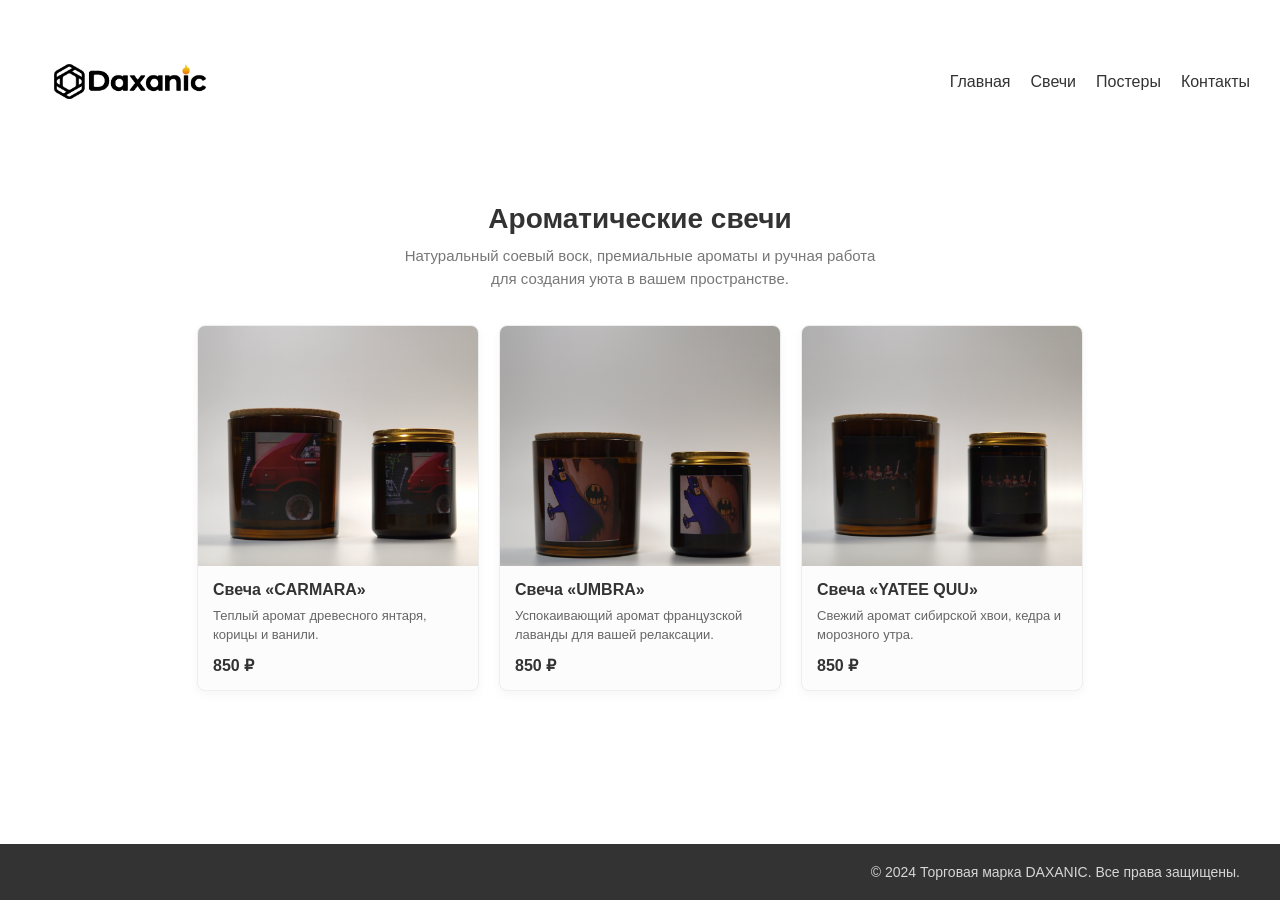
==== candles.html @ 0af877a4 "dax3" ====
<!DOCTYPE html>
<html>
<head>
  <meta charset="utf-8">
  <title>Свечи — DAXANIC</title>
  <link rel="stylesheet" href="style.css">
</head>
<body>

  <!-- ШАПКА (Точная копия вашей главной страницы) -->
  <header class="header">
    <img src="images/Daxanic_v2.jpg" alt='Лого Daxanic' class="logo">
    <nav class="main-nav">
      <ul class="class-fixed-here">
        <li><a href="index.html">Главная</a></li>
        <li><a href="candles.html">Свечи</a></li>
        <li><a href="posters.html">Постеры</a></li>
        <li><a href="contact.html">Контакты</a></li>
      </ul>
    </nav>
  </header>

  <!-- ЦЕНТРАЛЬНАЯ ЧАСТЬ С КАТАЛОГОМ СВЕЧЕЙ -->
  <main>
    <section class="catalog-section">
      <h1 class="catalog-title">Ароматические свечи</h1>
      <p class="catalog-subtitle">Натуральный соевый воск, премиальные ароматы и ручная работа для создания уюта в вашем пространстве.</p>

      <!-- Блок из 3 фотографий свечей (карточек товаров) -->
      <div class="product-grid">
        
        <!-- Карточка 1 -->
        <div class="product-card">
          <div class="product-img-box">
            <!-- Замените путь на вашу картинку свечи, например images/candle1.jpg -->
            <img src="images/IMG_6293.JPG" alt="Ароматическая свеча"> 
          </div>
          <div class="product-info">
            <h3>Свеча «CARMARA»</h3>
            <p>Теплый аромат древесного янтаря, корицы и ванили.</p>
            <span class="price">850 ₽</span>
          </div>
        </div>

        <!-- Карточка 2 -->
        <div class="product-card">
          <div class="product-img-box">
            <img src="images/IMG_6294.JPG" alt="Ароматическая свеча">
          </div>
          <div class="product-info">
            <h3>Свеча «UMBRA»</h3>
            <p>Успокаивающий аромат французской лаванды для вашей релаксации.</p>
            <span class="price">850 ₽</span>
          </div>
        </div>

        <!-- Карточка 3 -->
        <div class="product-card">
          <div class="product-img-box">
            <img src="images/IMG_6296.JPG" alt="Ароматическая свеча">
          </div>
          <div class="product-info">
            <h3>Свеча «YATEE QUU»</h3>
            <p>Свежий аромат сибирской хвои, кедра и морозного утра.</p>
            <span class="price">850 ₽</span>
          </div>
        </div>

      </div>
    </section>
  </main>

  <!-- ФУТЕР (Точная копия вашей главной страницы) -->
  <footer class="site-footer">
    <div class="footer-content">
      <p class="copyright">&copy; 2024 Торговая марка DAXANIC. Все права защищены.</p>
    </div>
  </footer>

</body>
</html>
---- style.css ----
/* ==========================================
   1. ОБЩИЕ СТИЛИ СТРАНИЦЫ И ФУТЕРА
   ========================================== */
html, body {
  height: 100%;
  margin: 0;
  padding: 0;
}

body {
  display: flex;
  flex-direction: column; /* Выстраивает header -> main -> footer */
}

/* Главный контент работает как пружина и выталкивает футер вниз */
main {
  flex: 1 0 auto;
}

/* Стили для самого футера */
.site-footer {
  flex-shrink: 0;         /* Не дает футеру сжиматься */
  background-color: #333; /* Тёмный красивый фон подвала */
  color: #fff;
  padding: 20px 0;
}

/* Прижимает копирайт внутри футера вправо */
.footer-content {
  display: flex;        
  justify-content: flex-end;  
  max-width: 1200px;            
  margin: 0 auto;            
  padding: 0 20px;           
}

.copyright {
  font-size: 14px;
  opacity: 0.8;
  margin: 0;
  font-family: Arial, sans-serif;
}

/* ==========================================
   2. ШАПКА И НАВИГАЦИЯ (МЕНЮ)
   ========================================== */
.header {
  display: flex;
  justify-content: space-between; /* Логотип слева, меню справа */
  align-items: center;            /* Выравнивание по вертикали */
  padding: 15px 30px;
  background-color: white;         
}

/* Стили для картинки-логотипа */
.logo {
  width: 200px;     
  height: auto;     
  display: block;   
}

.main-nav ul {
  display: flex;       /* Ссылки в один ряд */
  list-style: none;    
  margin: 0;
  padding: 0;
}

.main-nav li {
  margin-left: 20px;   /* Расстояние между ссылками */
}

.main-nav a {
  text-decoration: none; 
  color: #333;           
  font-family: Arial, sans-serif;
  font-weight: 500;
}

.main-nav a:hover {
  color: #ff9900;       /* Цвет при наведении */
}

/* ==========================================
   3. БЛОК С ТЕКСТОМ И СЛАЙДШОУ
   ========================================== */
.promo-block {
  display: flex;
  align-items: center;       
  justify-content: space-between; 
  max-width: 1200px;         
  margin: 40px auto;         
  padding: 0 20px;           
  flex-direction: row-reverse; /* Текст слева, слайдер справа */
}

.promo-text {
  flex: 0 0 45%;             /* Текст забирает 45% ширины */
  font-family: Arial, sans-serif;
}

.promo-text h2 {
  font-size: 28px;
  margin-bottom: 15px;
  color: #333;
}

.promo-text p {
  font-size: 16px;
  line-height: 1.6;
  color: #666;
  margin-bottom: 20px;
}

/* Контейнер слайд-шоу */
.slideshow-container {
  flex: 0 0 45%;             /* Слайдер забирает 45% ширины */
  max-width: 500px;          
  margin: 0;
  overflow: hidden;          /* Прячет картинку, когда она увеличивается */
  border-radius: 8px;        
}

/* Управляем скрытием по умолчанию */
.slide {
  display: none;
}

/* Стили картинок внутри слайдов + АНИМАЦИЯ */
.slide img {
  width: 100%;               
  height: 350px;             
  object-fit: cover;         
  display: block;
  /* Подключаем эффект плавного увеличения на 5 секунд */
  animation: zoomEffect 5s linear forwards; 
}

/* Ключевые кадры для эффекта увеличения картинок */
@keyframes zoomEffect {
  from {
    opacity: 0.4;           /* Появление из легкой прозрачности */
    transform: scale(1);    /* Обычный размер */
  }
  7% {
    opacity: 1;             /* Картинка быстро становится полностью четкой */
  }
  to {
    opacity: 1;
    transform: scale(1.07); /* Плавное увеличение на 7% к концу 5-й секунды */
  }
}

/* ==========================================
   СТИЛИ ДЛЯ СТРАНИЦЫ СВЕЧЕЙ (КОМПАКТНЫЙ ВАРИАНТ)
   ========================================== */
.catalog-section {
  max-width: 900px;          /* Уменьшили общую ширину каталога с 1200px до 900px */
  margin: 40px auto;
  padding: 0 20px;
  font-family: Arial, sans-serif;
}

.catalog-title {
  text-align: center;
  font-size: 28px;           /* Сделали заголовок чуть компактнее */
  color: #333;
  margin-bottom: 10px;
}

.catalog-subtitle {
  text-align: center;
  font-size: 15px;
  color: #777;
  max-width: 500px;
  margin: 0 auto 35px auto;
  line-height: 1.5;
}

/* Сетка для карточек */
.product-grid {
  display: flex;
  justify-content: center;   /* Центрируем карточки на странице */
  gap: 20px;                 /* Немного уменьшили расстояние между ними */
}

/* Карточка товара */
.product-card {
  flex: 0 1 280px;           /* ТЕПЕРЬ У КАРТОЧЕК ФИКСИРОВАННАЯ ШИРИНА: строго 280px */
  background-color: #fcfcfc;     
  border-radius: 8px;
  overflow: hidden;              
  box-shadow: 0 4px 10px rgba(0,0,0,0.04); 
  border: 1px solid #eee;
}

/* Ограничиваем фотографии свечей */
.product-img-box img {
  width: 100%;
  height: 240px;             /* УМЕНЬШИЛИ ВЫСОТУ КАРТИНКИ: теперь они аккуратные и небольшие */
  object-fit: cover;         /* Фото красиво заполняет блок, лишнее обрезается */
  display: block;
}

/* Блок текста внутри карточки */
.product-info {
  padding: 15px;             /* Сделали внутренние отступы компактнее */
}

.product-info h3 {
  font-size: 16px;           /* Чуть уменьшили шрифт заголовка товара */
  margin: 0 0 8px 0;
  color: #333;
}

.product-info p {
  font-size: 13px;           /* Чуть уменьшили текст описания */
  color: #666;
  line-height: 1.4;
  margin: 0 0 12px 0;
}

.product-info .price {
  font-size: 16px;
  font-weight: bold;
  color: #333;
  display: block;
}
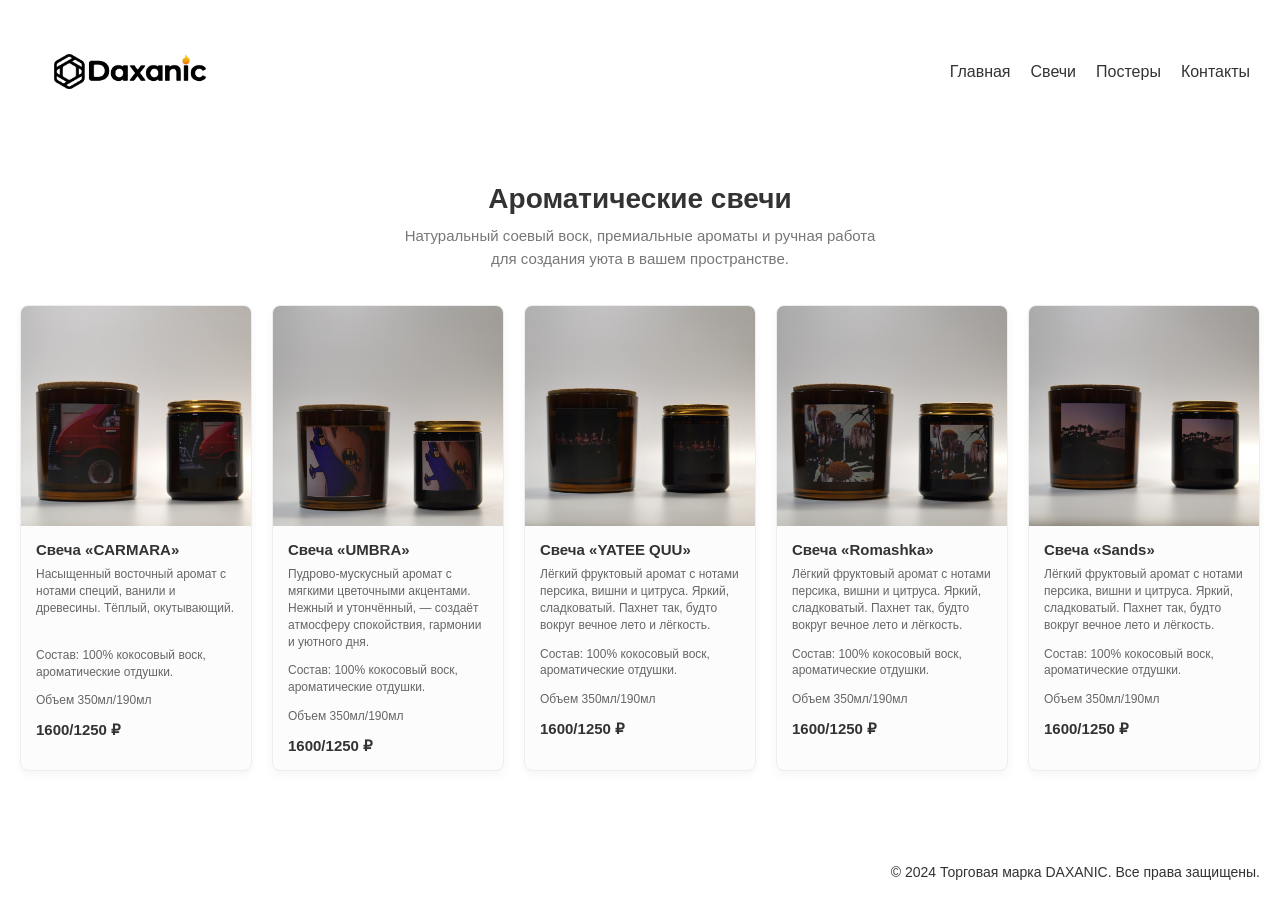
==== commit 590852ee: "fin222" ====
--- a/candles.html
+++ b/candles.html
@@ -21,54 +21,87 @@
   </header>
 
   <!-- ЦЕНТРАЛЬНАЯ ЧАСТЬ С КАТАЛОГОМ СВЕЧЕЙ -->
-  <main>
-    <section class="catalog-section">
-      <h1 class="catalog-title">Ароматические свечи</h1>
-      <p class="catalog-subtitle">Натуральный соевый воск, премиальные ароматы и ручная работа для создания уюта в вашем пространстве.</p>
+<main>
+  <section class="catalog-section">
+    <h1 class="catalog-title">Ароматические свечи</h1>
+    <p class="catalog-subtitle">Натуральный соевый воск, премиальные ароматы и ручная работа для создания уюта в вашем пространстве.</p>
 
-      <!-- Блок из 3 фотографий свечей (карточек товаров) -->
-      <div class="product-grid">
-        
-        <!-- Карточка 1 -->
-        <div class="product-card">
-          <div class="product-img-box">
-            <!-- Замените путь на вашу картинку свечи, например images/candle1.jpg -->
-            <img src="images/IMG_6293.JPG" alt="Ароматическая свеча"> 
-          </div>
-          <div class="product-info">
-            <h3>Свеча «CARMARA»</h3>
-            <p>Теплый аромат древесного янтаря, корицы и ванили.</p>
-            <span class="price">850 ₽</span>
-          </div>
+    <!-- Блок из 5 фотографий свечей (карточек товаров) -->
+    <div class="product-grid">
+      
+      <!-- Карточка 1 -->
+      <div class="product-card">
+        <div class="product-img-box">
+          <img src="images/IMG_6293.JPG" alt="Ароматическая свеча"> 
         </div>
+        <div class="product-info">
+          <h3>Свеча «CARMARA»</h3>
+          <p>Насыщенный восточный аромат с нотами специй, ванили и древесины. Тёплый, окутывающий.</p><br>
+          <p>Состав: 100% кокосовый воск, ароматические отдушки.</p>
+          <p>Объем 350мл/190мл</p>
+          <span class="price">1600/1250 ₽</span>
+        </div>
+      </div>
 
-        <!-- Карточка 2 -->
-        <div class="product-card">
-          <div class="product-img-box">
-            <img src="images/IMG_6294.JPG" alt="Ароматическая свеча">
-          </div>
-          <div class="product-info">
-            <h3>Свеча «UMBRA»</h3>
-            <p>Успокаивающий аромат французской лаванды для вашей релаксации.</p>
-            <span class="price">850 ₽</span>
-          </div>
+      <!-- Карточка 2 -->
+      <div class="product-card">
+        <div class="product-img-box">
+          <img src="images/IMG_6294.JPG" alt="Ароматическая свеча">
         </div>
+        <div class="product-info">
+          <h3>Свеча «UMBRA»</h3>
+          <p>Пудрово-мускусный аромат с мягкими цветочными акцентами. Нежный и утончённый, — создаёт атмосферу спокойствия, гармонии и уютного дня.</p>
+          <p>Состав: 100% кокосовый воск, ароматические отдушки.</p>
+          <p>Объем 350мл/190мл</p>
+          <span class="price">1600/1250 ₽</span>
+        </div>
+      </div>
 
-        <!-- Карточка 3 -->
-        <div class="product-card">
-          <div class="product-img-box">
-            <img src="images/IMG_6296.JPG" alt="Ароматическая свеча">
-          </div>
-          <div class="product-info">
-            <h3>Свеча «YATEE QUU»</h3>
-            <p>Свежий аромат сибирской хвои, кедра и морозного утра.</p>
-            <span class="price">850 ₽</span>
-          </div>
+      <!-- Карточка 3 -->
+      <div class="product-card">
+        <div class="product-img-box">
+          <img src="images/IMG_6296.JPG" alt="Ароматическая свеча">
         </div>
+        <div class="product-info">
+          <h3>Свеча «YATEE QUU»</h3>
+          <p>Лёгкий фруктовый аромат с нотами персика, вишни и цитруса. Яркий, сладковатый. Пахнет так, будто вокруг вечное лето и лёгкость.</p>
+           <p>Состав: 100% кокосовый воск, ароматические отдушки.</p>
+           <p>Объем 350мл/190мл</p>
+          <span class="price">1600/1250 ₽</span>
+        </div>
+      </div>
 
-      </div>
-    </section>
-  </main>
+      <!-- Карточка 4 -->
+      <div class="product-card">
+        <div class="product-img-box">
+          <img src="images/IMG_6295.JPG" alt="Ароматическая свеча">
+        </div>
+        <div class="product-info">
+          <h3>Свеча «Romashka»</h3>
+          <p>Лёгкий фруктовый аромат с нотами персика, вишни и цитруса. Яркий, сладковатый. Пахнет так, будто вокруг вечное лето и лёгкость.</p>
+           <p>Состав: 100% кокосовый воск, ароматические отдушки.</p>
+           <p>Объем 350мл/190мл</p>
+          <span class="price">1600/1250 ₽</span>
+       </div>
+      </div> <!-- ИСПРАВЛЕНО: Закрыли Карточку 4 -->
+
+      <!-- Карточка 5 -->
+      <div class="product-card">
+        <div class="product-img-box">
+          <img src="images/IMG_6298.JPG" alt="Ароматическая свеча">
+        </div>
+        <div class="product-info">
+          <h3>Свеча «Sands»</h3>
+          <p>Лёгкий фруктовый аромат с нотами персика, вишни и цитруса. Яркий, сладковатый. Пахнет так, будто вокруг вечное лето и лёгкость.</p>
+           <p>Состав: 100% кокосовый воск, ароматические отдушки.</p>
+           <p>Объем 350мл/190мл</p>
+          <span class="price">1600/1250 ₽</span>
+        </div>
+      </div> <!-- ИСПРАВЛЕНО: Закрыли Карточку 5 -->
+
+    </div> <!-- ИСПРАВЛЕНО: Закрыли сетку product-grid -->
+  </section>
+</main>
 
   <!-- ФУТЕР (Точная копия вашей главной страницы) -->
   <footer class="site-footer">
--- a/style.css
+++ b/style.css
@@ -20,8 +20,8 @@
 /* Стили для самого футера */
 .site-footer {
   flex-shrink: 0;         /* Не дает футеру сжиматься */
-  background-color: #333; /* Тёмный красивый фон подвала */
-  color: #fff;
+  background-color: white; /* Тёмный красивый фон подвала */
+  color: black;
   padding: 20px 0;
 }
 
@@ -29,7 +29,7 @@
 .footer-content {
   display: flex;        
   justify-content: flex-end;  
-  max-width: 1200px;            
+  max-width: 100%;            
   margin: 0 auto;            
   padding: 0 20px;           
 }
@@ -42,21 +42,43 @@
 }
 
 /* ==========================================
-   2. ШАПКА И НАВИГАЦИЯ (МЕНЮ)
+   2. ШАПКА И НАВИГАЦИЯ (МЕНЮ С АНИМАЦИЕЙ)
    ========================================== */
 .header {
   display: flex;
-  justify-content: space-between; /* Логотип слева, меню справа */
-  align-items: center;            /* Выравнивание по вертикали */
-  padding: 15px 30px;
-  background-color: white;         
-}
-
-/* Стили для картинки-логотипа */
+  justify-content: space-between; 
+  align-items: center;            
+  padding: 5px 30px;
+  background-color: white; 
+  
+  /* ДОБАВЛЯЕМ ПЛАВНОЕ ПОЯВЛЕНИЕ ШАПКИ ИЗ-ЗА ЭКРАНА СВЕРХУ */
+  animation: headerSlideDown 0.8s ease-out forwards;        
+}
+
+/* Ключевые кадры для этой анимации (добавьте в самый конец файла) */
+@keyframes headerSlideDown {
+  from {
+    opacity: 0;
+    transform: translateY(-50px); /* Смещаем шапку чуть вверх за край экрана */
+  }
+  to {
+    opacity: 1;
+    transform: translateY(0);     /* Возвращаем на место */
+  }
+}
+
+
+/* Стили для картинки-логотипа + анимация */
 .logo {
   width: 200px;     
   height: auto;     
   display: block;   
+  transition: transform 0.3s ease; /* Плавность отклика логотипа */
+}
+
+/* Эффект легкого увеличения логотипа при наведении */
+.logo:hover {
+  transform: scale(1.03);          /* Увеличивается на 3% */
 }
 
 .main-nav ul {
@@ -70,19 +92,42 @@
   margin-left: 20px;   /* Расстояние между ссылками */
 }
 
+/* Стили для самих ссылок и подготовка к анимации линии */
 .main-nav a {
   text-decoration: none; 
   color: #333;           
   font-family: Arial, sans-serif;
   font-weight: 500;
-}
-
+  position: relative;              /* База для позиционирования линии */
+  padding-bottom: 6px;             /* Расстояние до будущей линии */
+  transition: color 0.3s ease;     /* Плавная смена цвета текста */
+}
+
+/* Создаем скрытую подчеркивающую линию, разъезжающуюся из центра */
+.main-nav a::after {
+  content: '';
+  position: absolute;
+  bottom: 0;
+  left: 50%;                       /* Линия зарождается ровно по центру */
+  width: 0;                        /* Изначальная ширина — 0 */
+  height: 2px;                     /* Толщина линии */
+  background-color: #ff9900;       /* Фирменный цвет линии */
+  transition: width 0.3s ease, left 0.3s ease; /* Скорость анимации */
+}
+
+/* Эффект при наведении курсора на ссылку */
 .main-nav a:hover {
-  color: #ff9900;       /* Цвет при наведении */
-}
-
-/* ==========================================
-   3. БЛОК С ТЕКСТОМ И СЛАЙДШОУ
+  color: #ff9900;                  /* Меняем цвет букв */
+}
+
+/* Магия активации линии при наведении */
+.main-nav a:hover::after {
+  width: 100%;                     /* Линия растягивается во всю ширину текста */
+  left: 0;                         /* Встает ровно по левому краю ссылки */
+}
+
+/* ==========================================
+   3. БЛОК С ТЕКСТОМ И СЛАЙДШОУ НА ГЛАВНОЙ
    ========================================== */
 .promo-block {
   display: flex;
@@ -152,10 +197,11 @@
 }
 
 /* ==========================================
-   СТИЛИ ДЛЯ СТРАНИЦЫ СВЕЧЕЙ (КОМПАКТНЫЙ ВАРИАНТ)
-   ========================================== */
+   4. СТИЛИ ДЛЯ СЕТКИ СВЕЧЕЙ (5 В РЯД)
+   ========================================== */
+/* 1. Расширяем контейнер, чтобы 5 карточек точно поместились */
 .catalog-section {
-  max-width: 900px;          /* Уменьшили общую ширину каталога с 1200px до 900px */
+  max-width: 1550px;         /* Увеличили с 1450px до 1550px */
   margin: 40px auto;
   padding: 0 20px;
   font-family: Arial, sans-serif;
@@ -163,7 +209,7 @@
 
 .catalog-title {
   text-align: center;
-  font-size: 28px;           /* Сделали заголовок чуть компактнее */
+  font-size: 28px;
   color: #333;
   margin-bottom: 10px;
 }
@@ -177,51 +223,55 @@
   line-height: 1.5;
 }
 
-/* Сетка для карточек */
+/* Сетка теперь железно делится на 5 равных колонок */
 .product-grid {
-  display: flex;
-  justify-content: center;   /* Центрируем карточки на странице */
-  gap: 20px;                 /* Немного уменьшили расстояние между ними */
+  display: grid;
+  /* МАГИЯ ТУТ: заставляет браузер сделать ровно 5 колонок одинаковой ширины */
+  grid-template-columns: repeat(5, 1fr); 
+  gap: 20px;                   /* Расстояние между карточками */
+  width: 100%;
 }
 
 /* Карточка товара */
 .product-card {
-  flex: 0 1 280px;           /* ТЕПЕРЬ У КАРТОЧЕК ФИКСИРОВАННАЯ ШИРИНА: строго 280px */
+  /* Убираем flex-свойства, они больше не нужны */
   background-color: #fcfcfc;     
   border-radius: 8px;
   overflow: hidden;              
   box-shadow: 0 4px 10px rgba(0,0,0,0.04); 
   border: 1px solid #eee;
-}
-
-/* Ограничиваем фотографии свечей */
+  display: flex;
+  flex-direction: column;      /* Чтобы контент внутри карточки шел сверху вниз */
+}
+
+/* Фотографии свечей */
 .product-img-box img {
   width: 100%;
-  height: 240px;             /* УМЕНЬШИЛИ ВЫСОТУ КАРТИНКИ: теперь они аккуратные и небольшие */
-  object-fit: cover;         /* Фото красиво заполняет блок, лишнее обрезается */
+  height: 220px;               /* Фиксированная пропорциональная высота картинок */
+  object-fit: cover;         
   display: block;
 }
 
 /* Блок текста внутри карточки */
 .product-info {
-  padding: 15px;             /* Сделали внутренние отступы компактнее */
+  padding: 15px;
 }
 
 .product-info h3 {
-  font-size: 16px;           /* Чуть уменьшили шрифт заголовка товара */
+  font-size: 15px;           
   margin: 0 0 8px 0;
   color: #333;
 }
 
 .product-info p {
-  font-size: 13px;           /* Чуть уменьшили текст описания */
+  font-size: 12px;           
   color: #666;
   line-height: 1.4;
   margin: 0 0 12px 0;
 }
 
 .product-info .price {
-  font-size: 16px;
+  font-size: 15px;
   font-weight: bold;
   color: #333;
   display: block;
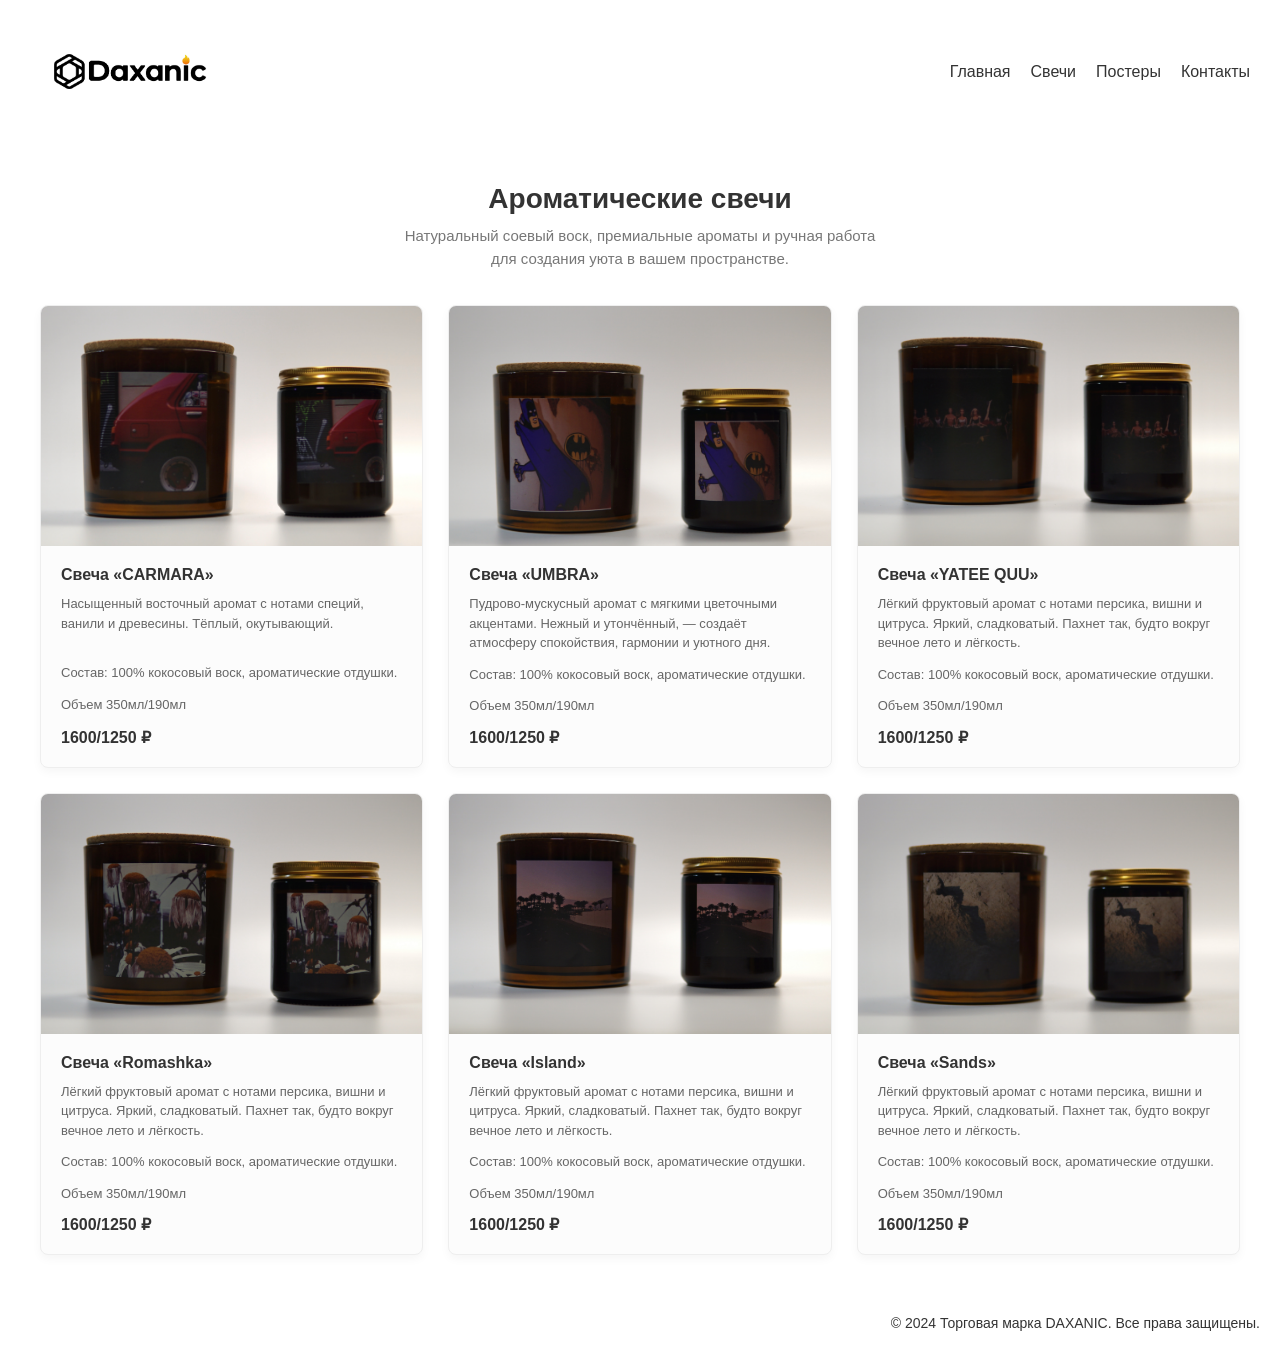
==== commit 78df3951: "2809/1" ====
--- a/candles.html
+++ b/candles.html
@@ -4,6 +4,7 @@
   <meta charset="utf-8">
   <title>Свечи — DAXANIC</title>
   <link rel="stylesheet" href="style.css">
+  <meta name="viewport" content="width=device-width, initial-scale=1.0">
 </head>
 <body>
 
@@ -26,13 +27,14 @@
     <h1 class="catalog-title">Ароматические свечи</h1>
     <p class="catalog-subtitle">Натуральный соевый воск, премиальные ароматы и ручная работа для создания уюта в вашем пространстве.</p>
 
-    <!-- Блок из 5 фотографий свечей (карточек товаров) -->
+    <!-- Блок из 6 фотографий свечей (карточек товаров) -->
     <div class="product-grid">
       
       <!-- Карточка 1 -->
       <div class="product-card">
         <div class="product-img-box">
-          <img src="images/IMG_6293.JPG" alt="Ароматическая свеча"> 
+          <img src="images/IMG_6293.JPG" alt="Ароматическая свеча" class="img-primary"> 
+          <img src="images/carmara_2.jpg" alt="Ароматическая свеча" class="img-secondary">
         </div>
         <div class="product-info">
           <h3>Свеча «CARMARA»</h3>
@@ -46,7 +48,8 @@
       <!-- Карточка 2 -->
       <div class="product-card">
         <div class="product-img-box">
-          <img src="images/IMG_6294.JPG" alt="Ароматическая свеча">
+          <img src="images/IMG_6294.JPG" alt="Ароматическая свеча" class="img-primary">
+          <img src="images/umbra_2.jpg" alt="Ароматическая свеча" class="img-secondary">
         </div>
         <div class="product-info">
           <h3>Свеча «UMBRA»</h3>
@@ -60,7 +63,8 @@
       <!-- Карточка 3 -->
       <div class="product-card">
         <div class="product-img-box">
-          <img src="images/IMG_6296.JPG" alt="Ароматическая свеча">
+          <img src="images/IMG_6296.JPG" alt="Ароматическая свеча" class="img-primary">
+          <img src="images/yatee_2.jpg" alt="Ароматическая свеча" class="img-secondary">
         </div>
         <div class="product-info">
           <h3>Свеча «YATEE QUU»</h3>
@@ -91,13 +95,28 @@
           <img src="images/IMG_6298.JPG" alt="Ароматическая свеча">
         </div>
         <div class="product-info">
+          <h3>Свеча «Island»</h3>
+          <p>Лёгкий фруктовый аромат с нотами персика, вишни и цитруса. Яркий, сладковатый. Пахнет так, будто вокруг вечное лето и лёгкость.</p>
+           <p>Состав: 100% кокосовый воск, ароматические отдушки.</p>
+           <p>Объем 350мл/190мл</p>
+          <span class="price">1600/1250 ₽</span>
+        </div>
+      </div> <!-- ИСПРАВЛЕНО: Закрыли Карточку 5 -->
+
+      <!-- Карточка 6 -->
+      <div class="product-card">
+        <div class="product-img-box">
+          <img src="images/IMG_6297.JPG" alt="Ароматическая свеча" class="img-primary">
+          <img src="images/sands_2.JPG" alt="Ароматическая свеча" class="img-secondary">
+        </div>
+        <div class="product-info">
           <h3>Свеча «Sands»</h3>
           <p>Лёгкий фруктовый аромат с нотами персика, вишни и цитруса. Яркий, сладковатый. Пахнет так, будто вокруг вечное лето и лёгкость.</p>
            <p>Состав: 100% кокосовый воск, ароматические отдушки.</p>
            <p>Объем 350мл/190мл</p>
           <span class="price">1600/1250 ₽</span>
         </div>
-      </div> <!-- ИСПРАВЛЕНО: Закрыли Карточку 5 -->
+      </div>      
 
     </div> <!-- ИСПРАВЛЕНО: Закрыли сетку product-grid -->
   </section>
--- a/style.css
+++ b/style.css
@@ -55,7 +55,7 @@
   animation: headerSlideDown 0.8s ease-out forwards;        
 }
 
-/* Ключевые кадры для этой анимации (добавьте в самый конец файла) */
+/* Ключевые кадры для этой анимации */
 @keyframes headerSlideDown {
   from {
     opacity: 0;
@@ -66,7 +66,6 @@
     transform: translateY(0);     /* Возвращаем на место */
   }
 }
-
 
 /* Стили для картинки-логотипа + анимация */
 .logo {
@@ -197,11 +196,10 @@
 }
 
 /* ==========================================
-   4. СТИЛИ ДЛЯ СЕТКИ СВЕЧЕЙ (5 В РЯД)
-   ========================================== */
-/* 1. Расширяем контейнер, чтобы 5 карточек точно поместились */
+   4. СТИЛИ ДЛЯ СЕТКИ СВЕЧЕЙ (ИСПРАВЛЕНО ДЛЯ АДАПТИВНОСТИ)
+   ========================================== */
 .catalog-section {
-  max-width: 1550px;         /* Увеличили с 1450px до 1550px */
+  max-width: 1200px;         /* Оптимальная ширина для 3-х колонок */
   margin: 40px auto;
   padding: 0 20px;
   font-family: Arial, sans-serif;
@@ -223,56 +221,162 @@
   line-height: 1.5;
 }
 
-/* Сетка теперь железно делится на 5 равных колонок */
+/* По умолчанию (на смартфонах) карточки идут в 1 колонку */
 .product-grid {
   display: grid;
-  /* МАГИЯ ТУТ: заставляет браузер сделать ровно 5 колонок одинаковой ширины */
-  grid-template-columns: repeat(5, 1fr); 
-  gap: 20px;                   /* Расстояние между карточками */
+  grid-template-columns: 1fr; 
+  gap: 25px;                   /* Оптимальное расстояние между карточками */
   width: 100%;
 }
 
 /* Карточка товара */
 .product-card {
-  /* Убираем flex-свойства, они больше не нужны */
   background-color: #fcfcfc;     
   border-radius: 8px;
   overflow: hidden;              
   box-shadow: 0 4px 10px rgba(0,0,0,0.04); 
   border: 1px solid #eee;
   display: flex;
-  flex-direction: column;      /* Чтобы контент внутри карточки шел сверху вниз */
-}
-
-/* Фотографии свечей */
+  flex-direction: column;      /* Позволяет контенту тянуться равномерно */
+}
+
+/* --- ЭФФЕКТ СМЕНЫ КАРТИНКИ ПРИ НАВЕДЕНИИ --- */
+
+/* Настраиваем контейнер для картинок */
+.product-img-box {
+  width: 100%;
+  height: 240px; /* Ваша текущая высота картинок */
+  position: relative; /* База для позиционирования второй картинки */
+  overflow: hidden;
+}
+
+/* Общие стили для обеих картинок */
 .product-img-box img {
   width: 100%;
-  height: 220px;               /* Фиксированная пропорциональная высота картинок */
-  object-fit: cover;         
+  height: 100%;
+  object-fit: cover;
   display: block;
+  object-position: center 90%; 
+  position: absolute; /* Накладываем их ровно друг на друга */
+  top: 0;
+  left: 0;
+  transition: opacity 0.4s ease; /* Плавность исчезновения/появления в 0.4 секунды */
+}
+
+/* Первая картинка изначально полностью видима */
+.img-primary {
+  opacity: 1;
+  z-index: 2; /* Сидит выше второй картинки */
+}
+
+/* Вторая картинка изначально скрыта */
+.img-secondary {
+  opacity: 0;
+  z-index: 1; /* Сидит под первой картинкой */
+}
+
+/* МАГИЯ: при наведении на КАРТОЧКУ ТОВАРА меняем прозрачность */
+.product-card:hover .img-primary {
+  opacity: 0; /* Главная картинка плавно становится прозрачной */
+}
+
+.product-card:hover .img-secondary {
+  opacity: 1; /* Вторая картинка плавно проявляется */
 }
 
 /* Блок текста внутри карточки */
 .product-info {
-  padding: 15px;
+  padding: 20px;
+  display: flex;
+  flex-direction: column;
+  flex-grow: 1;                /* Выравнивает карточки по высоте */
 }
 
 .product-info h3 {
-  font-size: 15px;           
-  margin: 0 0 8px 0;
+  font-size: 16px;           
+  margin: 0 0 10px 0;
   color: #333;
 }
 
 .product-info p {
-  font-size: 12px;           
+  font-size: 13px;           
   color: #666;
-  line-height: 1.4;
+  line-height: 1.5;
   margin: 0 0 12px 0;
 }
 
+/* Выталкиваем цену в самый низ карточки, чтобы она была на одной линии у всех товаров */
 .product-info .price {
-  font-size: 15px;
+  font-size: 16px;
   font-weight: bold;
   color: #333;
   display: block;
+  margin-top: auto;            
+}
+
+/* ==========================================
+   СТИЛИ ДЛЯ МУЗЫКАЛЬНОГО ТРЕКА
+   ========================================== */
+.audio-box {
+  margin-top: 25px;            /* Отступ сверху от основного текста */
+  font-family: Arial, sans-serif;
+}
+
+.audio-title {
+  font-size: 14px;
+  color: #777;                 /* Приглушенный серый цвет текста подсказки */
+  margin-bottom: 8px;
+  font-style: italic;          /* Делает текст курсивным для эстетики */
+}
+
+.audio-box audio {
+  width: 100%;                 /* Плеер растянется по ширине текстового блока */
+  max-width: 300px;            /* Но не станет шире 300px, чтобы выглядеть аккуратно */
+  outline: none;               /* Убирает синюю рамку при клике */
+}
+
+/* ==========================================
+   5. МЕДИА-ЗАПРОСЫ (Адаптация под разные экраны)
+   ========================================== */
+
+/* Для планшетов (ширина экрана от 768px): выстраиваем по 2 карточки в ряд */
+@media (min-width: 768px) {
+  .product-grid {
+    grid-template-columns: repeat(2, 1fr);
+  }
+}
+
+/* Для компьютеров (ширина экрана от 992px): строго по 3 карточки в ряд */
+@media (min-width: 992px) {
+  .product-grid {
+    grid-template-columns: repeat(3, 1fr);
+  }
+}
+
+/* Общая мобильная адаптация для шапки и промо-блока (экраны до 768px) */
+@media (max-width: 768px) {
+  .header {
+    flex-direction: column;    /* Логотип и меню встают друг под друга */
+    gap: 15px;
+    padding: 15px;
+  }
+  
+  .main-nav li {
+    margin-left: 10px;         /* Уменьшаем отступы в меню на телефонах */
+    margin-right: 10px;
+  }
+
+  .promo-block {
+    flex-direction: column;    /* Картинка и текст на главной встают в 1 ряд */
+    gap: 20px;
+  }
+
+  .promo-text, .slideshow-container {
+    flex: 0 0 100%;            /* Блоки занимают всю ширину экрана телефона */
+    max-width: 100%;
+  }
+  
+  .footer-content {
+    justify-content: center;   /* Копирайт по центру на смартфонах */
+  }
 }
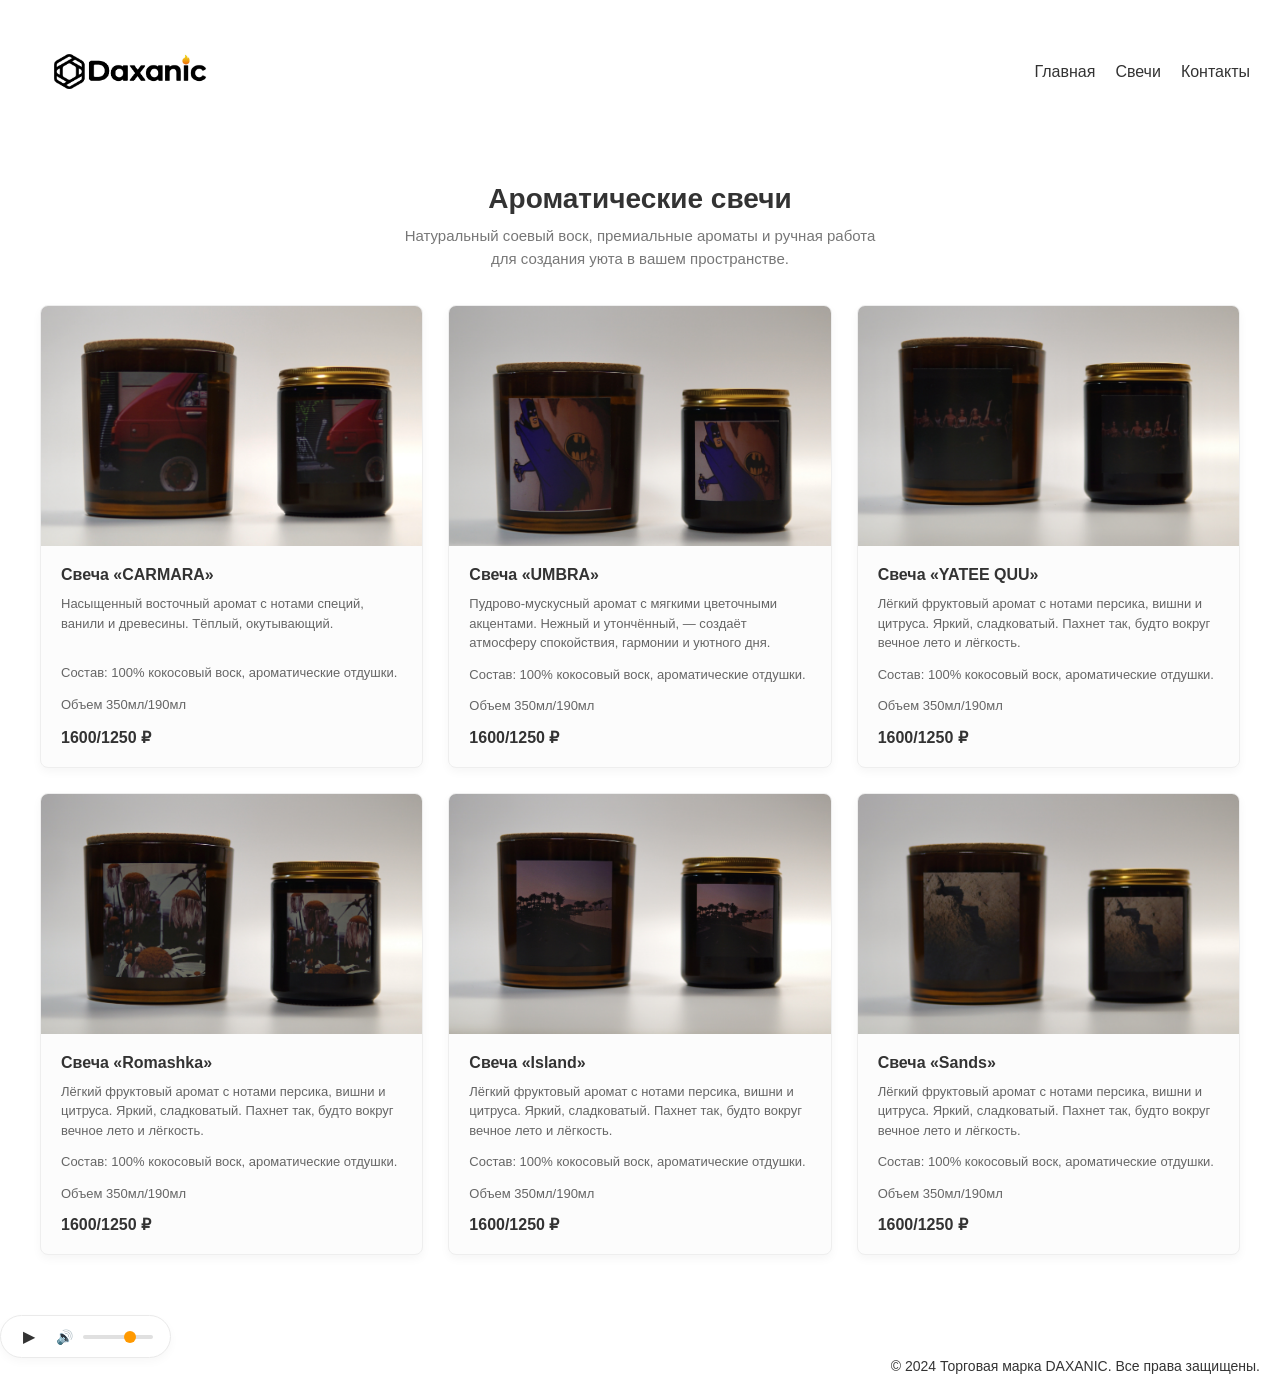
==== commit 4037d61a: "2809/02" ====
--- a/candles.html
+++ b/candles.html
@@ -15,8 +15,8 @@
       <ul class="class-fixed-here">
         <li><a href="index.html">Главная</a></li>
         <li><a href="candles.html">Свечи</a></li>
-        <li><a href="posters.html">Постеры</a></li>
-        <li><a href="contact.html">Контакты</a></li>
+        <li class="hidden-link"><a href="posters.html">Постеры</a></li>
+        <li><a href="contacts.html">Контакты</a></li>
       </ul>
     </nav>
   </header>
@@ -124,10 +124,107 @@
 
   <!-- ФУТЕР (Точная копия вашей главной страницы) -->
   <footer class="site-footer">
+<div class="custom-audio-player">
+  <!-- Сам аудиофайл скрыт -->
+  <audio id="bg-audio" src="audio/ваш_трек.mp3" loop></audio>
+  
+  <!-- Кастомная кнопка Play/Pause -->
+  <button id="audio-play-btn" class="player-btn">▶</button>
+  
+  <!-- Кастомный ползунок громкости -->
+  <div class="volume-container">
+    <span>🔊</span>
+    <input type="range" id="audio-volume" min="0" max="1" step="0.05" value="0.7">
+  </div>
+</div>
+
     <div class="footer-content">
       <p class="copyright">&copy; 2024 Торговая марка DAXANIC. Все права защищены.</p>
     </div>
   </footer>
 
+<script>
+  const audio = document.getElementById('bg-audio');
+
+  // 1. Проверяем, сохранена ли секунда, на которой остановилась музыка в прошлый раз
+  if (localStorage.getItem('audioTime')) {
+    audio.currentTime = parseFloat(localStorage.getItem('audioTime'));
+  }
+
+  // 2. Проверяем, играла ли музыка до перехода на эту страницу
+  if (localStorage.getItem('audioPlaying') === 'true') {
+    // Современные браузеры требуют клика пользователя по сайту перед включением звука
+    document.addEventListener('click', () => {
+      audio.play();
+    }, { once: true });
+  }
+
+  // 3. Каждую секунду запоминаем текущее время воспроизведения
+  audio.addEventListener('timeupdate', () => {
+    localStorage.setItem('audioTime', audio.currentTime);
+  });
+
+  // 4. Запоминаем статус: играет трек или стоит на паузе
+  audio.addEventListener('play', () => {
+    localStorage.setItem('audioPlaying', 'true');
+  });
+
+  audio.addEventListener('pause', () => {
+    localStorage.setItem('audioPlaying', 'false');
+  });
+</script>
+
+<script>
+  const audio = document.getElementById('bg-audio');
+  const playBtn = document.getElementById('audio-play-btn');
+  const volumeSlider = document.getElementById('audio-volume');
+
+  // 1. Восстанавливаем позицию времени, громкость и статус проигрывания
+  if (localStorage.getItem('audioTime')) {
+    audio.currentTime = parseFloat(localStorage.getItem('audioTime'));
+  }
+  
+  if (localStorage.getItem('audioVolume')) {
+    const savedVolume = parseFloat(localStorage.getItem('audioVolume'));
+    audio.volume = savedVolume;
+    volumeSlider.value = savedVolume;
+  } else {
+    audio.volume = volumeSlider.value; // по умолчанию 0.7
+  }
+
+  if (localStorage.getItem('audioPlaying') === 'true') {
+    document.addEventListener('click', () => {
+      audio.play().then(() => {
+        playBtn.innerText = '||'; // Меняем иконку на паузу
+      }).catch(err => console.log("Автоплей заблокирован браузером"));
+    }, { once: true });
+  }
+
+  // 2. Логика кнопки Play/Pause
+  playBtn.addEventListener('click', () => {
+    if (audio.paused) {
+      audio.play();
+      playBtn.innerText = '||';
+      localStorage.setItem('audioPlaying', 'true');
+    } else {
+      audio.pause();
+      playBtn.innerText = '▶';
+      localStorage.setItem('audioPlaying', 'false');
+    }
+  });
+
+  // 3. Управление громкостью
+  volumeSlider.addEventListener('input', (e) => {
+    const volume = e.target.value;
+    audio.volume = volume;
+    localStorage.setItem('audioVolume', volume);
+  });
+
+  // 4. Постоянно сохраняем секунду воспроизведения в память
+  audio.addEventListener('timeupdate', () => {
+    localStorage.setItem('audioTime', audio.currentTime);
+  });
+</script>
+
 </body>
 </html>
--- a/style.css
+++ b/style.css
@@ -125,8 +125,13 @@
   left: 0;                         /* Встает ровно по левому краю ссылки */
 }
 
-/* ==========================================
-   3. БЛОК С ТЕКСТОМ И СЛАЙДШОУ НА ГЛАВНОЙ
+/* Временно скрываем ссылку на постеры */
+.hidden-link {
+  display: none !important;
+}
+
+/* ==========================================
+   3. БЛОК С ТЕКСТОМ И СЛАЙДШОУ НА СТРАНИЦАХ
    ========================================== */
 .promo-block {
   display: flex;
@@ -135,7 +140,7 @@
   max-width: 1200px;         
   margin: 40px auto;         
   padding: 0 20px;           
-  flex-direction: row-reverse; /* Текст слева, слайдер справа */
+  flex-direction: row; /* ИСПРАВЛЕНО: Базовое расположение слева направо */
 }
 
 .promo-text {
@@ -196,7 +201,7 @@
 }
 
 /* ==========================================
-   4. СТИЛИ ДЛЯ СЕТКИ СВЕЧЕЙ (ИСПРАВЛЕНО ДЛЯ АДАПТИВНОСТИ)
+   4. СТИЛИ ДЛЯ СЕКЦИИ СВЕЧЕЙ И КАТАЛОГА
    ========================================== */
 .catalog-section {
   max-width: 1200px;         /* Оптимальная ширина для 3-х колонок */
@@ -241,47 +246,41 @@
 }
 
 /* --- ЭФФЕКТ СМЕНЫ КАРТИНКИ ПРИ НАВЕДЕНИИ --- */
-
-/* Настраиваем контейнер для картинок */
 .product-img-box {
   width: 100%;
-  height: 240px; /* Ваша текущая высота картинок */
-  position: relative; /* База для позиционирования второй картинки */
+  height: 240px; 
+  position: relative; 
   overflow: hidden;
 }
 
-/* Общие стили для обеих картинок */
 .product-img-box img {
   width: 100%;
   height: 100%;
   object-fit: cover;
   display: block;
   object-position: center 90%; 
-  position: absolute; /* Накладываем их ровно друг на друга */
+  position: absolute; 
   top: 0;
   left: 0;
-  transition: opacity 0.4s ease; /* Плавность исчезновения/появления в 0.4 секунды */
-}
-
-/* Первая картинка изначально полностью видима */
+  transition: opacity 0.4s ease; 
+}
+
 .img-primary {
   opacity: 1;
-  z-index: 2; /* Сидит выше второй картинки */
-}
-
-/* Вторая картинка изначально скрыта */
+  z-index: 2; 
+}
+
 .img-secondary {
   opacity: 0;
-  z-index: 1; /* Сидит под первой картинкой */
-}
-
-/* МАГИЯ: при наведении на КАРТОЧКУ ТОВАРА меняем прозрачность */
+  z-index: 1; 
+}
+
 .product-card:hover .img-primary {
-  opacity: 0; /* Главная картинка плавно становится прозрачной */
+  opacity: 0; 
 }
 
 .product-card:hover .img-secondary {
-  opacity: 1; /* Вторая картинка плавно проявляется */
+  opacity: 1; 
 }
 
 /* Блок текста внутри карточки */
@@ -305,7 +304,6 @@
   margin: 0 0 12px 0;
 }
 
-/* Выталкиваем цену в самый низ карточки, чтобы она была на одной линии у всех товаров */
 .product-info .price {
   font-size: 16px;
   font-weight: bold;
@@ -315,28 +313,61 @@
 }
 
 /* ==========================================
-   СТИЛИ ДЛЯ МУЗЫКАЛЬНОГО ТРЕКА
-   ========================================== */
+   5. СТИЛИ ДЛЯ СТРАНИЦЫ КОНТАКТОВ И МУЗЫКИ
+   ========================================== */
+.contacts-list {
+  margin-top: 30px;
+  display: flex;
+  flex-direction: column;
+  gap: 15px; 
+}
+
+.contact-item {
+  font-family: Arial, sans-serif;
+  font-size: 18px;
+  display: flex;
+  align-items: center;
+}
+
+.contact-label {
+  font-weight: bold;
+  color: #333;
+  width: 100px; 
+}
+
+.contact-link {
+  color: #333;
+  text-decoration: none;
+  border-bottom: 1px dashed #ccc; 
+  transition: color 0.3s ease, border-color 0.3s ease;
+  padding-bottom: 2px;
+}
+
+.contact-link:hover {
+  color: #ff9900;
+  border-color: #ff9900;
+}
+
 .audio-box {
-  margin-top: 25px;            /* Отступ сверху от основного текста */
+  margin-top: 25px;            
   font-family: Arial, sans-serif;
 }
 
 .audio-title {
   font-size: 14px;
-  color: #777;                 /* Приглушенный серый цвет текста подсказки */
+  color: #777;                 
   margin-bottom: 8px;
-  font-style: italic;          /* Делает текст курсивным для эстетики */
+  font-style: italic;
 }
 
 .audio-box audio {
-  width: 100%;                 /* Плеер растянется по ширине текстового блока */
-  max-width: 300px;            /* Но не станет шире 300px, чтобы выглядеть аккуратно */
-  outline: none;               /* Убирает синюю рамку при клике */
-}
-
-/* ==========================================
-   5. МЕДИА-ЗАПРОСЫ (Адаптация под разные экраны)
+  width: 100%;                 
+  max-width: 300px;            
+  outline: none;               
+}
+
+/* ==========================================
+   6. МЕДИА-ЗАПРОСЫ И АДАПТИВНОСТЬ
    ========================================== */
 
 /* Для планшетов (ширина экрана от 768px): выстраиваем по 2 карточки в ряд */
@@ -346,7 +377,7 @@
   }
 }
 
-/* Для компьютеров (ширина экрана от 992px): строго по 3 карточки в ряд */
+/* Для компьютеров (ширина экрана от 992px): по 3 карточки в ряд */
 @media (min-width: 992px) {
   .product-grid {
     grid-template-columns: repeat(3, 1fr);
@@ -367,7 +398,7 @@
   }
 
   .promo-block {
-    flex-direction: column;    /* Картинка и текст на главной встают в 1 ряд */
+    flex-direction: column;    /* Картинка и текст встают в 1 вертикальный ряд */
     gap: 20px;
   }
 
@@ -379,4 +410,77 @@
   .footer-content {
     justify-content: center;   /* Копирайт по центру на смартфонах */
   }
+}
+
+/* ==========================================
+   КАСТОМНЫЙ МИНИ-АУДИОПЛЕЕР
+   ========================================== */
+.custom-audio-player {
+  display: inline-flex;
+  align-items: center;
+  gap: 15px;
+  background-color: #ffffff;
+  padding: 8px 15px;
+  border-radius: 30px;
+  border: 1px solid #eaeaea;
+  box-shadow: 0 4px 10px rgba(0, 0, 0, 0.03);
+  font-family: Arial, sans-serif;
+}
+
+/* Кнопка Play/Pause */
+.player-btn {
+  background: none;
+  border: none;
+  font-size: 16px;
+  cursor: pointer;
+  color: #333;
+  width: 25px;
+  height: 25px;
+  display: flex;
+  align-items: center;
+  justify-content: center;
+  transition: color 0.2s ease, transform 0.1s ease;
+}
+
+.player-btn:hover {
+  color: #ff9900; /* Ваш фирменный цвет */
+  transform: scale(1.1);
+}
+
+/* Контейнер громкости */
+.volume-container {
+  display: flex;
+  align-items: center;
+  gap: 8px;
+  font-size: 14px;
+}
+
+/* Стилизация ползунка громкости */
+#audio-volume {
+  -webkit-appearance: none;
+  appearance: none;
+  width: 70px;
+  height: 4px;
+  background: #e0e0e0;
+  border-radius: 2px;
+  outline: none;
+}
+
+#audio-volume::-webkit-slider-thumb {
+  -webkit-appearance: none;
+  appearance: none;
+  width: 12px;
+  height: 12px;
+  border-radius: 50%;
+  background: #ff9900; /* Цвет кружка под цвет ваших линий */
+  cursor: pointer;
+}
+
+#audio-volume::-moz-range-thumb {
+  width: 12px;
+  height: 12px;
+  border-radius: 50%;
+  background: #ff9900;
+  cursor: pointer;
+  border: none;
 }
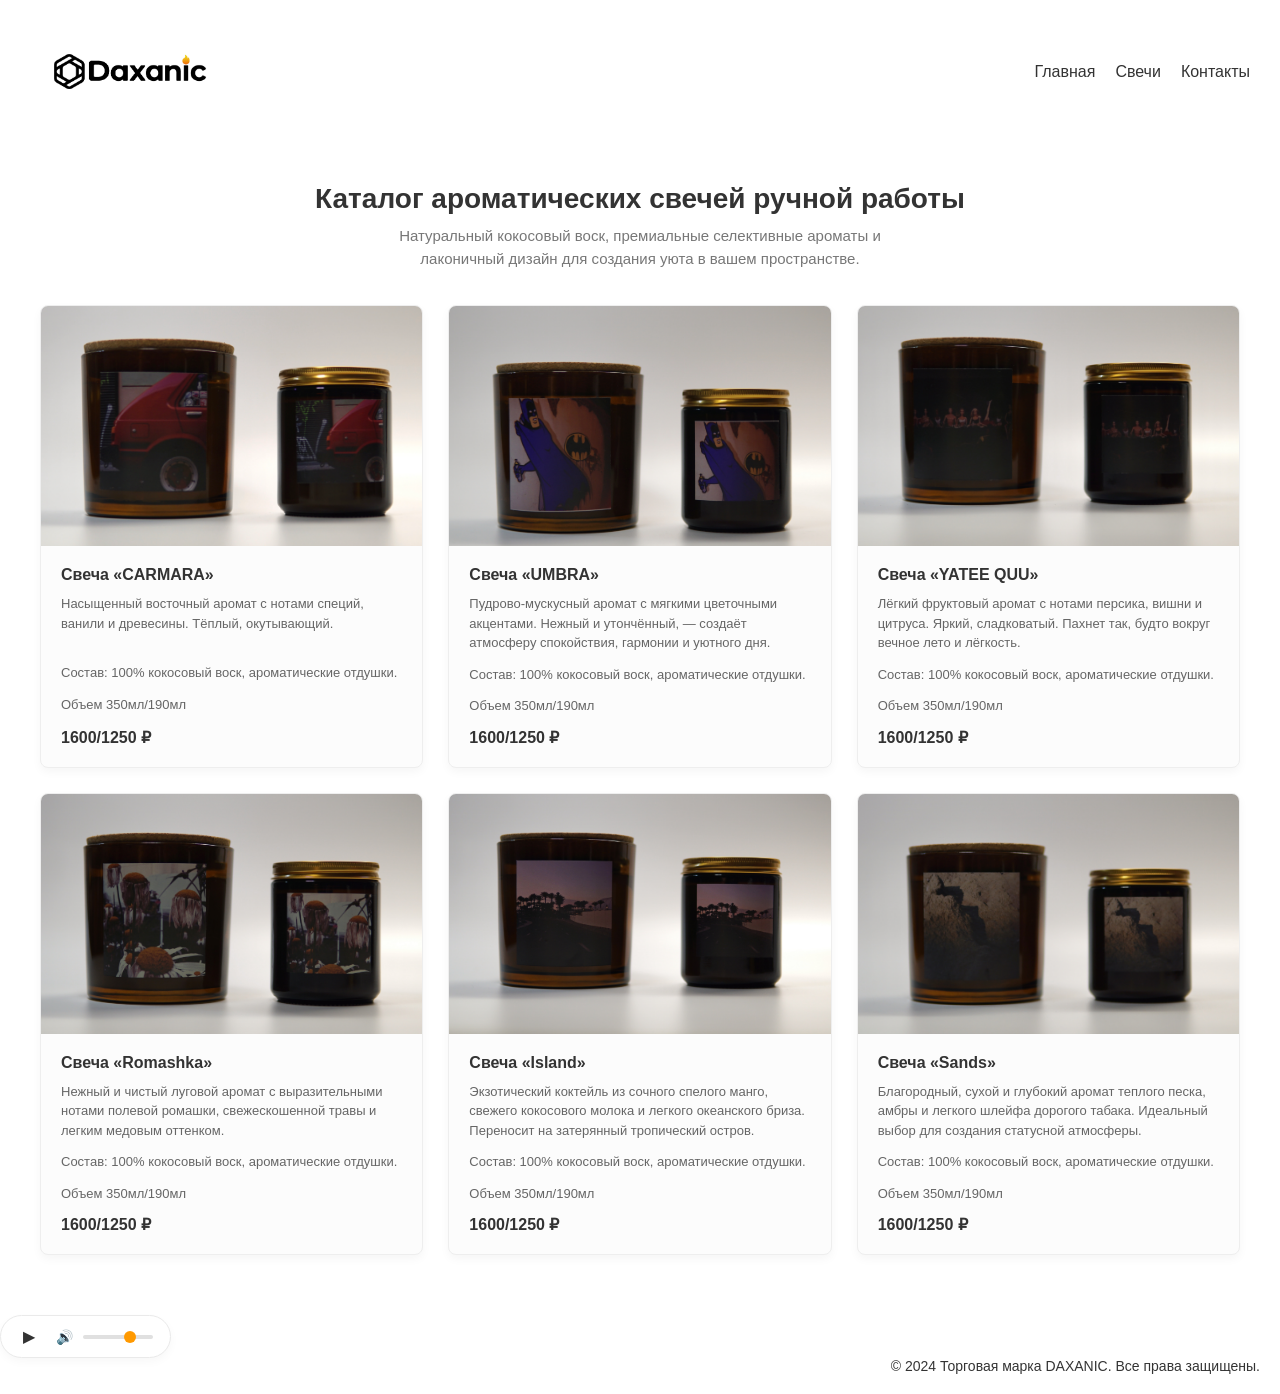
==== commit ddeae96d: "2809/03" ====
--- a/candles.html
+++ b/candles.html
@@ -1,16 +1,18 @@
 <!DOCTYPE html>
-<html>
+<html lang="ru">
 <head>
   <meta charset="utf-8">
-  <title>Свечи — DAXANIC</title>
+  <!-- SEO-ОПТИМИЗАЦИЯ: Добавлен коммерческий заголовок с ключевыми словами -->
+  <title>Каталог ароматических свечей DAXANIC | Купить интерьерные свечи в СПб</title>
+  <meta name="description" content="Каталог эксклюзивных ароматических свечей из кокосового воска от DAXANIC в Санкт-Петербурге. Селективные ароматы ручной работы. Заказать свечи в СПб по лучшей цене.">
   <link rel="stylesheet" href="style.css">
   <meta name="viewport" content="width=device-width, initial-scale=1.0">
 </head>
 <body>
 
-  <!-- ШАПКА (Точная копия вашей главной страницы) -->
+  <!-- ШАПКА -->
   <header class="header">
-    <img src="images/Daxanic_v2.jpg" alt='Лого Daxanic' class="logo">
+    <img src="images/Daxanic_v2.jpg" alt="Логотип бренда натуральных свечей DAXANIC" class="logo">
     <nav class="main-nav">
       <ul class="class-fixed-here">
         <li><a href="index.html">Главная</a></li>
@@ -24,17 +26,18 @@
   <!-- ЦЕНТРАЛЬНАЯ ЧАСТЬ С КАТАЛОГОМ СВЕЧЕЙ -->
 <main>
   <section class="catalog-section">
-    <h1 class="catalog-title">Ароматические свечи</h1>
-    <p class="catalog-subtitle">Натуральный соевый воск, премиальные ароматы и ручная работа для создания уюта в вашем пространстве.</p>
+    <!-- SEO-ОПТИМИЗАЦИЯ: H1 содержит продвигаемый высокочастотный запрос -->
+    <h1 class="catalog-title">Каталог ароматических свечей ручной работы</h1>
+    <p class="catalog-subtitle">Натуральный кокосовый воск, премиальные селективные ароматы и лаконичный дизайн для создания уюта в вашем пространстве.</p>
 
-    <!-- Блок из 6 фотографий свечей (карточек товаров) -->
+    <!-- Блок карточек товаров -->
     <div class="product-grid">
       
       <!-- Карточка 1 -->
       <div class="product-card">
         <div class="product-img-box">
-          <img src="images/IMG_6293.JPG" alt="Ароматическая свеча" class="img-primary"> 
-          <img src="images/carmara_2.jpg" alt="Ароматическая свеча" class="img-secondary">
+          <img src="images/IMG_6293.JPG" alt="Ароматическая кокосовая свеча CARMARA от DAXANIC" class="img-primary"> 
+          <img src="images/carmara_2.jpg" alt="Интерьерная свеча CARMARA ручной работы" class="img-secondary">
         </div>
         <div class="product-info">
           <h3>Свеча «CARMARA»</h3>
@@ -48,8 +51,8 @@
       <!-- Карточка 2 -->
       <div class="product-card">
         <div class="product-img-box">
-          <img src="images/IMG_6294.JPG" alt="Ароматическая свеча" class="img-primary">
-          <img src="images/umbra_2.jpg" alt="Ароматическая свеча" class="img-secondary">
+          <img src="images/IMG_6294.JPG" alt="Парфюмированная свеча для дома UMBRA" class="img-primary">
+          <img src="images/umbra_2.jpg" alt="Свеча из натурального воска UMBRA" class="img-secondary">
         </div>
         <div class="product-info">
           <h3>Свеча «UMBRA»</h3>
@@ -63,14 +66,14 @@
       <!-- Карточка 3 -->
       <div class="product-card">
         <div class="product-img-box">
-          <img src="images/IMG_6296.JPG" alt="Ароматическая свеча" class="img-primary">
-          <img src="images/yatee_2.jpg" alt="Ароматическая свеча" class="img-secondary">
+          <img src="images/IMG_6296.JPG" alt="Летняя фруктовая свеча YATEE QUU" class="img-primary">
+          <img src="images/yatee_2.jpg" alt="Аромасвеча премиум качества YATEE QUU" class="img-secondary">
         </div>
         <div class="product-info">
           <h3>Свеча «YATEE QUU»</h3>
           <p>Лёгкий фруктовый аромат с нотами персика, вишни и цитруса. Яркий, сладковатый. Пахнет так, будто вокруг вечное лето и лёгкость.</p>
-           <p>Состав: 100% кокосовый воск, ароматические отдушки.</p>
-           <p>Объем 350мл/190мл</p>
+          <p>Состав: 100% кокосовый воск, ароматические отдушки.</p>
+          <p>Объем 350мл/190мл</p>
           <span class="price">1600/1250 ₽</span>
         </div>
       </div>
@@ -78,108 +81,75 @@
       <!-- Карточка 4 -->
       <div class="product-card">
         <div class="product-img-box">
-          <img src="images/IMG_6295.JPG" alt="Ароматическая свеча">
+          <img src="images/IMG_6295.JPG" alt="Цветочная ароматическая свеча Romashka">
         </div>
         <div class="product-info">
           <h3>Свеча «Romashka»</h3>
-          <p>Лёгкий фруктовый аромат с нотами персика, вишни и цитруса. Яркий, сладковатый. Пахнет так, будто вокруг вечное лето и лёгкость.</p>
-           <p>Состав: 100% кокосовый воск, ароматические отдушки.</p>
-           <p>Объем 350мл/190мл</p>
+          <!-- SEO-ОПТИМИЗАЦИЯ: Исправлен дублирующийся текст на уникальное описание -->
+          <p>Нежный и чистый луговой аромат с выразительными нотами полевой ромашки, свежескошенной травы и легким медовым оттенком.</p>
+          <p>Состав: 100% кокосовый воск, ароматические отдушки.</p>
+          <p>Объем 350мл/190мл</p>
           <span class="price">1600/1250 ₽</span>
        </div>
-      </div> <!-- ИСПРАВЛЕНО: Закрыли Карточку 4 -->
+      </div>
 
       <!-- Карточка 5 -->
       <div class="product-card">
         <div class="product-img-box">
-          <img src="images/IMG_6298.JPG" alt="Ароматическая свеча">
+          <img src="images/IMG_6298.JPG" alt="Кокосовая свеча Island с тропическим ароматом">
         </div>
         <div class="product-info">
           <h3>Свеча «Island»</h3>
-          <p>Лёгкий фруктовый аромат с нотами персика, вишни и цитруса. Яркий, сладковатый. Пахнет так, будто вокруг вечное лето и лёгкость.</p>
-           <p>Состав: 100% кокосовый воск, ароматические отдушки.</p>
-           <p>Объем 350мл/190мл</p>
+          <!-- SEO-ОПТИМИЗАЦИЯ: Исправлен дублирующийся текст на уникальное описание -->
+          <p>Экзотический коктейль из сочного спелого манго, свежего кокосового молока и легкого океанского бриза. Переносит на затерянный тропический остров.</p>
+          <p>Состав: 100% кокосовый воск, ароматические отдушки.</p>
+          <p>Объем 350мл/190мл</p>
           <span class="price">1600/1250 ₽</span>
         </div>
-      </div> <!-- ИСПРАВЛЕНО: Закрыли Карточку 5 -->
+      </div>
 
       <!-- Карточка 6 -->
       <div class="product-card">
         <div class="product-img-box">
-          <img src="images/IMG_6297.JPG" alt="Ароматическая свеча" class="img-primary">
-          <img src="images/sands_2.JPG" alt="Ароматическая свеча" class="img-secondary">
+          <img src="images/IMG_6297.JPG" alt="Интерьерная свеча Sands от DAXANIC" class="img-primary">
+          <img src="images/sands_2.JPG" alt="Ароматическая свеча Sands в стекле" class="img-secondary">
         </div>
         <div class="product-info">
           <h3>Свеча «Sands»</h3>
-          <p>Лёгкий фруктовый аромат с нотами персика, вишни и цитруса. Яркий, сладковатый. Пахнет так, будто вокруг вечное лето и лёгкость.</p>
-           <p>Состав: 100% кокосовый воск, ароматические отдушки.</p>
-           <p>Объем 350мл/190мл</p>
+          <!-- SEO-ОПТИМИЗАЦИЯ: Исправлен дублирующийся текст на уникальное описание -->
+          <p>Благородный, сухой и глубокий аромат теплого песка, амбры и легкого шлейфа дорогого табака. Идеальный выбор для создания статусной атмосферы.</p>
+          <p>Состав: 100% кокосовый воск, ароматические отдушки.</p>
+          <p>Объем 350мл/190мл</p>
           <span class="price">1600/1250 ₽</span>
         </div>
       </div>      
 
-    </div> <!-- ИСПРАВЛЕНО: Закрыли сетку product-grid -->
+    </div>
   </section>
 </main>
 
-  <!-- ФУТЕР (Точная копия вашей главной страницы) -->
+  <!-- ФУТЕР -->
   <footer class="site-footer">
-<div class="custom-audio-player">
-  <!-- Сам аудиофайл скрыт -->
-  <audio id="bg-audio" src="audio/ваш_трек.mp3" loop></audio>
-  
-  <!-- Кастомная кнопка Play/Pause -->
-  <button id="audio-play-btn" class="player-btn">▶</button>
-  
-  <!-- Кастомный ползунок громкости -->
-  <div class="volume-container">
-    <span>🔊</span>
-    <input type="range" id="audio-volume" min="0" max="1" step="0.05" value="0.7">
-  </div>
-</div>
+    <div class="custom-audio-player">
+      <audio id="bg-audio" src="audio/ваш_трек.mp3" loop></audio>
+      <button id="audio-play-btn" class="player-btn">▶</button>
+      <div class="volume-container">
+        <span>🔊</span>
+        <input type="range" id="audio-volume" min="0" max="1" step="0.05" value="0.7">
+      </div>
+    </div>
 
     <div class="footer-content">
       <p class="copyright">&copy; 2024 Торговая марка DAXANIC. Все права защищены.</p>
     </div>
   </footer>
 
-<script>
-  const audio = document.getElementById('bg-audio');
-
-  // 1. Проверяем, сохранена ли секунда, на которой остановилась музыка в прошлый раз
-  if (localStorage.getItem('audioTime')) {
-    audio.currentTime = parseFloat(localStorage.getItem('audioTime'));
-  }
-
-  // 2. Проверяем, играла ли музыка до перехода на эту страницу
-  if (localStorage.getItem('audioPlaying') === 'true') {
-    // Современные браузеры требуют клика пользователя по сайту перед включением звука
-    document.addEventListener('click', () => {
-      audio.play();
-    }, { once: true });
-  }
-
-  // 3. Каждую секунду запоминаем текущее время воспроизведения
-  audio.addEventListener('timeupdate', () => {
-    localStorage.setItem('audioTime', audio.currentTime);
-  });
-
-  // 4. Запоминаем статус: играет трек или стоит на паузе
-  audio.addEventListener('play', () => {
-    localStorage.setItem('audioPlaying', 'true');
-  });
-
-  audio.addEventListener('pause', () => {
-    localStorage.setItem('audioPlaying', 'false');
-  });
-</script>
-
+<!-- Единый исправленный скрипт плеера без дублирования -->
 <script>
   const audio = document.getElementById('bg-audio');
   const playBtn = document.getElementById('audio-play-btn');
   const volumeSlider = document.getElementById('audio-volume');
 
-  // 1. Восстанавливаем позицию времени, громкость и статус проигрывания
   if (localStorage.getItem('audioTime')) {
     audio.currentTime = parseFloat(localStorage.getItem('audioTime'));
   }
@@ -189,18 +159,17 @@
     audio.volume = savedVolume;
     volumeSlider.value = savedVolume;
   } else {
-    audio.volume = volumeSlider.value; // по умолчанию 0.7
+    audio.volume = volumeSlider.value;
   }
 
   if (localStorage.getItem('audioPlaying') === 'true') {
     document.addEventListener('click', () => {
       audio.play().then(() => {
-        playBtn.innerText = '||'; // Меняем иконку на паузу
+        playBtn.innerText = '||';
       }).catch(err => console.log("Автоплей заблокирован браузером"));
     }, { once: true });
   }
 
-  // 2. Логика кнопки Play/Pause
   playBtn.addEventListener('click', () => {
     if (audio.paused) {
       audio.play();
@@ -213,14 +182,12 @@
     }
   });
 
-  // 3. Управление громкостью
   volumeSlider.addEventListener('input', (e) => {
     const volume = e.target.value;
     audio.volume = volume;
     localStorage.setItem('audioVolume', volume);
   });
 
-  // 4. Постоянно сохраняем секунду воспроизведения в память
   audio.addEventListener('timeupdate', () => {
     localStorage.setItem('audioTime', audio.currentTime);
   });
